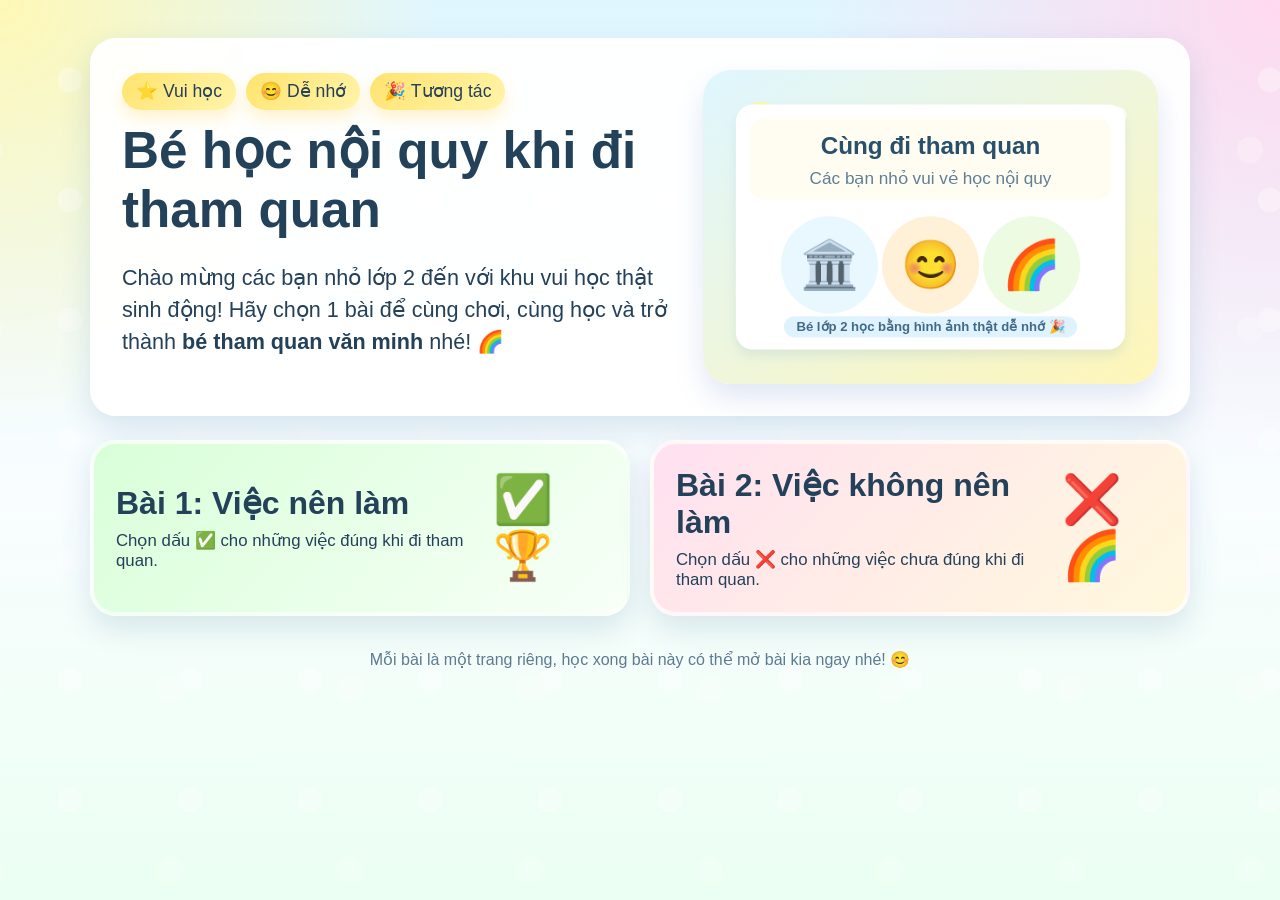
==== index.html @ ce4f6703 "first commit" ====
<!DOCTYPE html>
<html lang="vi">
<head>
  <meta charset="UTF-8">
  <meta name="viewport" content="width=device-width, initial-scale=1.0">
  <title>Bé học nội quy khi đi tham quan</title>
  <link rel="stylesheet" href="style.css">
</head>
<body>
  <div class="container">
    <section class="hero">
      <div>
        <div class="sparkles">
          <span>⭐ Vui học</span>
          <span>😊 Dễ nhớ</span>
          <span>🎉 Tương tác</span>
        </div>
        <h1>Bé học nội quy khi đi tham quan</h1>
        <p>Chào mừng các bạn nhỏ lớp 2 đến với khu vui học thật sinh động! Hãy chọn 1 bài để cùng chơi, cùng học và trở thành <strong>bé tham quan văn minh</strong> nhé! 🌈</p>
      </div>
      <div class="hero-image">
        <img src="assets/images/home.svg" alt="Minh họa bạn nhỏ đi tham quan vui vẻ và giữ nội quy.">
      </div>
    </section>

    <section class="menu-grid">
      <a class="big-link link-good" href="nen-lam.html">
        <div>
          <h2>Bài 1: Việc nên làm</h2>
          <p>Chọn dấu ✅ cho những việc đúng khi đi tham quan.</p>
        </div>
        <div class="emoji">✅🏆</div>
      </a>

      <a class="big-link link-bad" href="khong-nen-lam.html">
        <div>
          <h2>Bài 2: Việc không nên làm</h2>
          <p>Chọn dấu ❌ cho những việc chưa đúng khi đi tham quan.</p>
        </div>
        <div class="emoji">❌🌈</div>
      </a>
    </section>

    <p class="footer-note">Mỗi bài là một trang riêng, học xong bài này có thể mở bài kia ngay nhé! 😊</p>
  </div>
</body>
</html>
---- style.css ----
:root {
  --blue: #67c8ff;
  --yellow: #ffe36e;
  --pink: #ffd1e8;
  --green: #8be28b;
  --purple: #8d7cff;
  --text: #24415a;
  --white: #ffffff;
  --shadow: 0 12px 30px rgba(40, 93, 140, 0.15);
  --radius: 26px;
}

* { box-sizing: border-box; }
html { scroll-behavior: smooth; }
body {
  margin: 0;
  font-family: "Arial Rounded MT Bold", "Trebuchet MS", Arial, sans-serif;
  color: var(--text);
  background:
    radial-gradient(circle at top left, #fff8b6 0, transparent 28%),
    radial-gradient(circle at top right, #ffd9ef 0, transparent 30%),
    linear-gradient(180deg, #dff6ff 0%, #f9fdff 55%, #ebfff2 100%);
  min-height: 100vh;
}

body::before {
  content: "";
  position: fixed;
  inset: 0;
  pointer-events: none;
  background-image:
    radial-gradient(circle, rgba(255,255,255,.95) 0 14%, transparent 15%),
    radial-gradient(circle, rgba(255,255,255,.7) 0 10%, transparent 11%);
  background-size: 120px 120px, 180px 180px;
  background-position: 10px 20px, 80px 60px;
  opacity: .35;
}

.container {
  width: min(1100px, calc(100% - 32px));
  margin: 0 auto;
  padding: 24px 0 40px;
  position: relative;
}

.hero, .card, .question-card, .result-box {
  background: rgba(255,255,255,0.94);
  border: 4px solid rgba(255,255,255,0.75);
  border-radius: var(--radius);
  box-shadow: var(--shadow);
}

.hero {
  display: grid;
  grid-template-columns: 1.1fr .9fr;
  gap: 24px;
  align-items: center;
  padding: 28px;
  margin-top: 14px;
}

.hero h1 {
  margin: 0 0 12px;
  font-size: clamp(2rem, 4vw, 3.4rem);
  line-height: 1.15;
}

.hero p, .guide-text, .question-text, .result-box p, .back-home {
  font-size: clamp(1.05rem, 2vw, 1.35rem);
  line-height: 1.5;
}

.sparkles {
  display: flex;
  gap: 10px;
  flex-wrap: wrap;
  margin-bottom: 12px;
}
.sparkles span {
  background: linear-gradient(135deg, var(--yellow), #fff4aa);
  border-radius: 999px;
  padding: 8px 14px;
  font-size: 1.1rem;
  box-shadow: 0 8px 16px rgba(255, 209, 76, 0.28);
}

.hero-image, .illu-box {
  border-radius: 28px;
  overflow: hidden;
  box-shadow: 0 14px 28px rgba(104, 136, 199, 0.2);
  background: linear-gradient(180deg, #fff, #f1fbff);
}
.hero-image img, .illu-box img {
  width: 100%;
  height: 100%;
  display: block;
  object-fit: cover;
}

.menu-grid {
  display: grid;
  grid-template-columns: repeat(2, minmax(0, 1fr));
  gap: 20px;
  margin-top: 24px;
}

.big-link {
  text-decoration: none;
  color: var(--text);
  display: flex;
  align-items: center;
  justify-content: space-between;
  gap: 14px;
  padding: 22px;
  border-radius: 26px;
  box-shadow: var(--shadow);
  border: 4px solid rgba(255,255,255,.7);
  transform: translateY(0);
  transition: transform .2s ease, box-shadow .2s ease;
}
.big-link:hover { transform: translateY(-5px) rotate(-.4deg); box-shadow: 0 18px 34px rgba(73, 114, 175, 0.24); }
.big-link .emoji { font-size: 3rem; }
.big-link h2 { margin: 0 0 8px; font-size: clamp(1.4rem, 2.6vw, 2rem); }
.big-link p { margin: 0; font-size: 1.05rem; }
.link-good { background: linear-gradient(135deg, #d8ffd8, #f8fff8); }
.link-bad { background: linear-gradient(135deg, #ffe0f0, #fff9dd); }

.page-title {
  display: flex;
  align-items: center;
  gap: 16px;
  margin-bottom: 12px;
  flex-wrap: wrap;
}
.page-title h1 { margin: 0; font-size: clamp(2rem, 4vw, 3rem); }
.badge {
  background: linear-gradient(135deg, #fff4b6, #ffe36e);
  padding: 10px 16px;
  border-radius: 999px;
  font-size: 1rem;
  box-shadow: 0 8px 16px rgba(255, 208, 57, 0.25);
}
.guide-card { padding: 18px 20px; margin: 18px 0 22px; background: linear-gradient(135deg, #eefcff, #fff7d8); }

.questions {
  display: grid;
  gap: 18px;
}
.question-card {
  display: grid;
  grid-template-columns: 260px 1fr;
  gap: 18px;
  padding: 16px;
  align-items: center;
  position: relative;
}
.question-card.correct { animation: pop .45s ease; border-color: rgba(120, 228, 120, .85); }
.question-card.wrong { animation: shake .45s ease; border-color: rgba(255, 138, 138, .9); }

.question-number {
  position: absolute;
  top: 12px;
  right: 14px;
  background: #fff0a8;
  padding: 8px 12px;
  border-radius: 999px;
  font-size: .95rem;
}

.question-text {
  margin: 0 0 14px;
  font-size: clamp(1.2rem, 2vw, 1.6rem);
}
.option-row {
  display: flex;
  gap: 14px;
  flex-wrap: wrap;
}
.option-btn, .action-btn {
  border: none;
  border-radius: 999px;
  padding: 14px 24px;
  font-size: 1.15rem;
  font-weight: 700;
  cursor: pointer;
  box-shadow: 0 8px 16px rgba(81, 119, 189, 0.18);
  transition: transform .15s ease, box-shadow .15s ease, background .15s ease;
}
.option-btn:hover, .action-btn:hover { transform: scale(1.04); }
.option-btn.good { background: linear-gradient(135deg, #97f0a5, #d9ffd9); }
.option-btn.bad { background: linear-gradient(135deg, #ffd0dd, #fff0c8); }
.option-btn.selected {
  outline: 5px solid rgba(123, 105, 255, 0.22);
  box-shadow: 0 0 0 5px rgba(123, 105, 255, 0.12), 0 12px 22px rgba(91, 112, 181, 0.24);
  transform: translateY(-2px) scale(1.03);
}
.option-btn.correct-answer { background: linear-gradient(135deg, #57db7a, #b9f7c7); }
.option-btn.wrong-answer { background: linear-gradient(135deg, #ff9db0, #ffd9c8); }
.helper-text { margin: 10px 0 0; font-size: 1rem; color: #57708c; }

.actions {
  display: flex;
  gap: 14px;
  justify-content: center;
  flex-wrap: wrap;
  margin: 24px 0 18px;
}
.action-btn.primary { background: linear-gradient(135deg, #7acbff, #867dff); color: #fff; }
.action-btn.secondary { background: linear-gradient(135deg, #ffe27b, #ffd1e8); color: #4d4d4d; }

.result-box {
  text-align: center;
  padding: 24px 20px;
  margin-top: 16px;
  display: none;
}
.result-box.show { display: block; }
.result-box h2 { margin: 0 0 10px; font-size: clamp(1.8rem, 3vw, 2.4rem); }
.result-icons { font-size: 2.2rem; margin-bottom: 10px; }
.score-line { font-size: 1.2rem; font-weight: 700; }
.back-home {
  display: inline-flex;
  align-items: center;
  gap: 8px;
  color: #355f89;
  text-decoration: none;
  margin: 16px 0 8px;
  font-weight: 700;
}

.footer-note {
  text-align: center;
  padding: 18px 8px 6px;
  color: #5d7a92;
  font-size: 1rem;
}

.confetti {
  position: fixed;
  top: -14px;
  width: 12px;
  height: 18px;
  border-radius: 4px;
  animation: fall 2.8s linear forwards;
  pointer-events: none;
  z-index: 999;
}

.star-burst {
  position: fixed;
  font-size: 1.6rem;
  animation: twinkle 1.4s ease-out forwards;
  pointer-events: none;
  z-index: 999;
}

@keyframes shake {
  0%,100% { transform: translateX(0); }
  20% { transform: translateX(-6px); }
  40% { transform: translateX(6px); }
  60% { transform: translateX(-4px); }
  80% { transform: translateX(4px); }
}
@keyframes pop {
  0% { transform: scale(1); }
  45% { transform: scale(1.02); }
  100% { transform: scale(1); }
}
@keyframes fall {
  0% { transform: translateY(0) rotate(0deg); opacity: 1; }
  100% { transform: translateY(110vh) rotate(520deg); opacity: .2; }
}
@keyframes twinkle {
  0% { transform: scale(.4); opacity: 0; }
  30% { opacity: 1; }
  100% { transform: translateY(-70px) scale(1.3); opacity: 0; }
}

@media (max-width: 850px) {
  .hero, .question-card { grid-template-columns: 1fr; }
  .hero-image { order: -1; }
  .menu-grid { grid-template-columns: 1fr; }
}

@media (max-width: 520px) {
  .container { width: min(100% - 20px, 1000px); }
  .hero, .question-card { padding: 14px; }
  .option-btn, .action-btn { width: 100%; justify-content: center; }
  .option-row { flex-direction: column; }
}
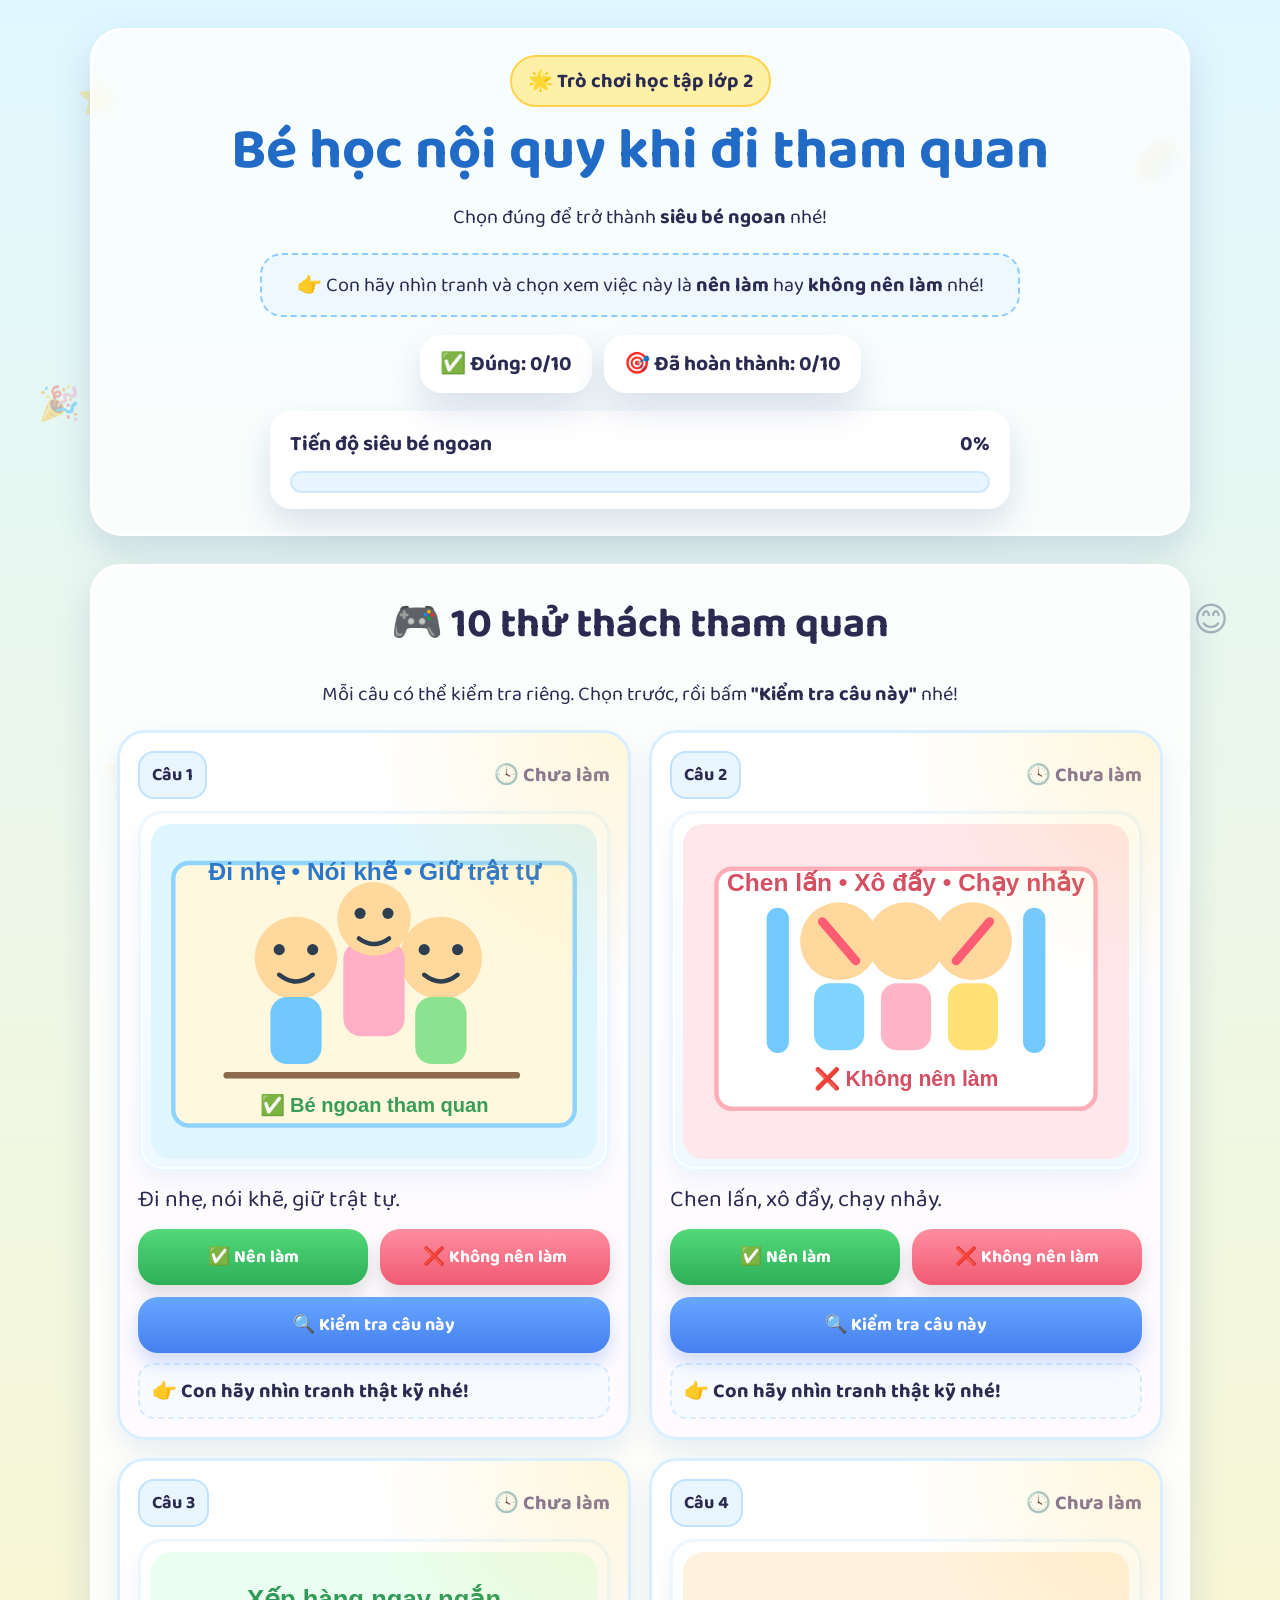
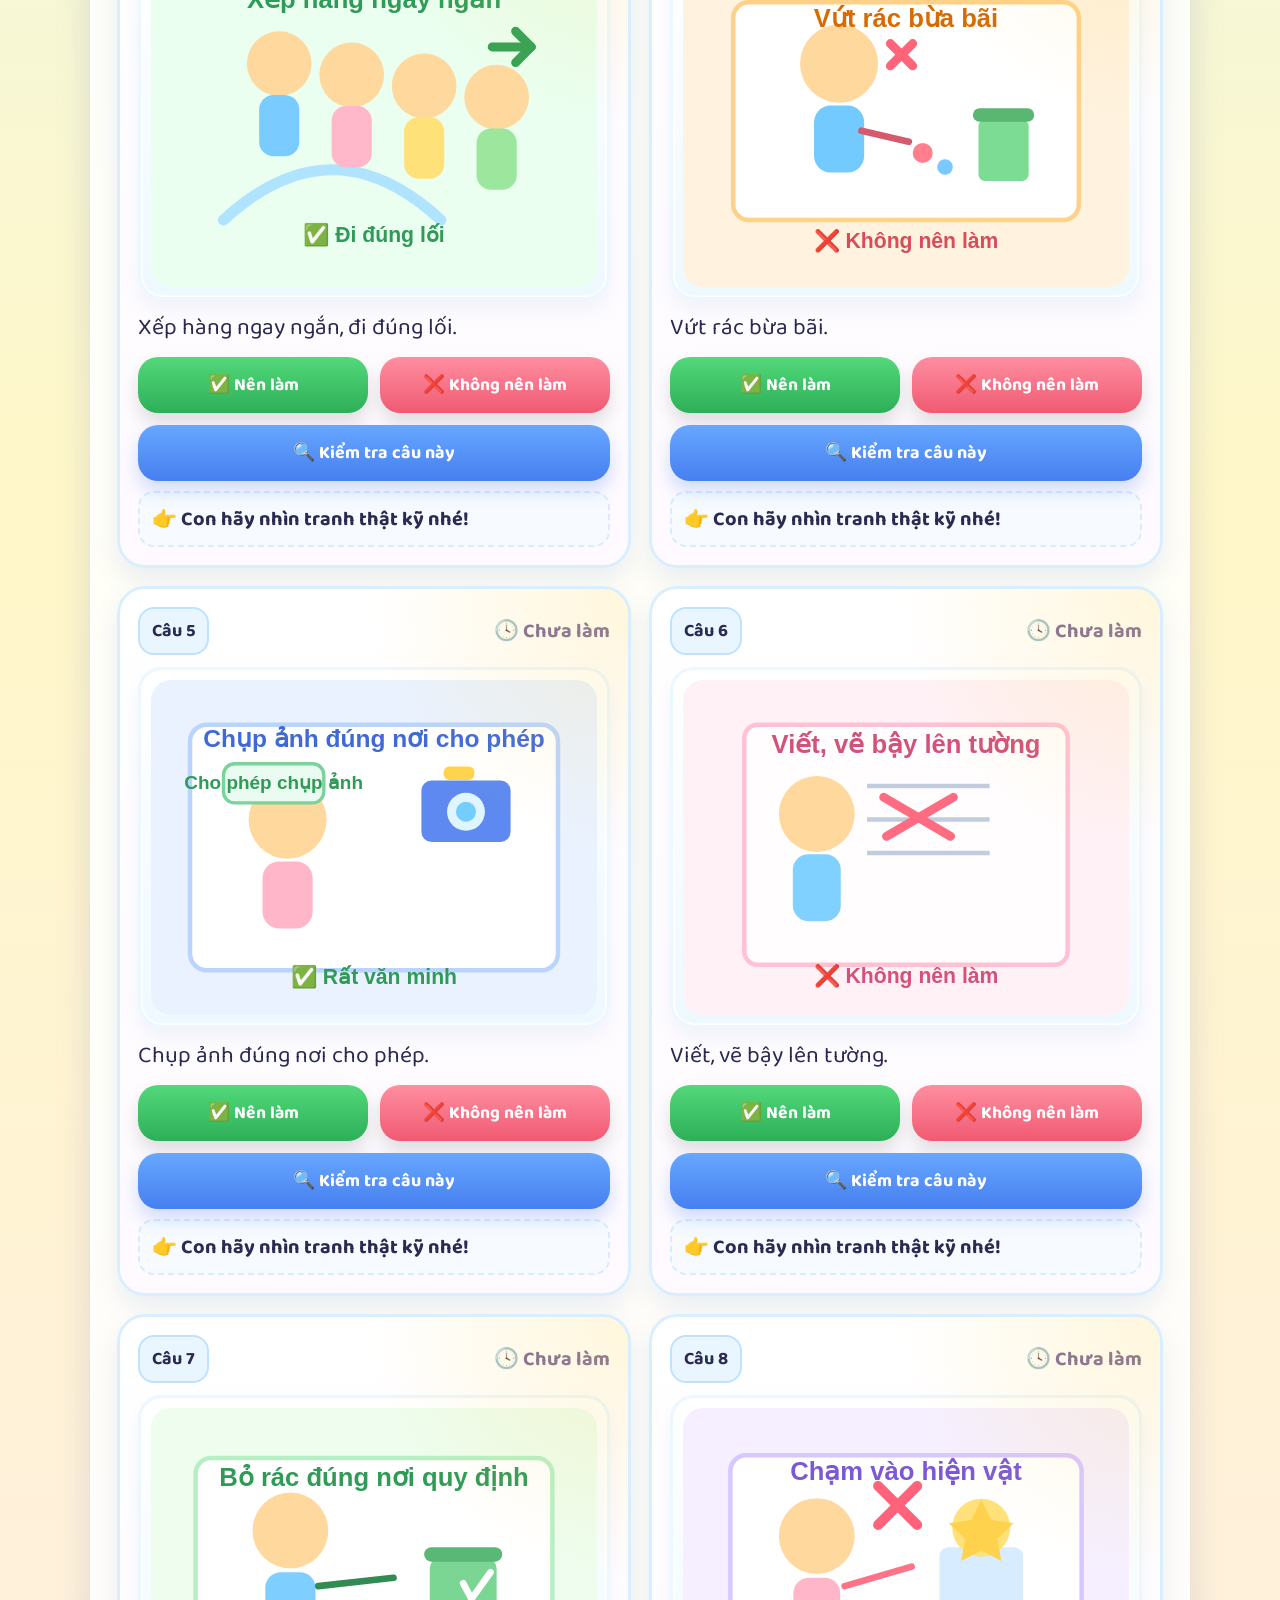
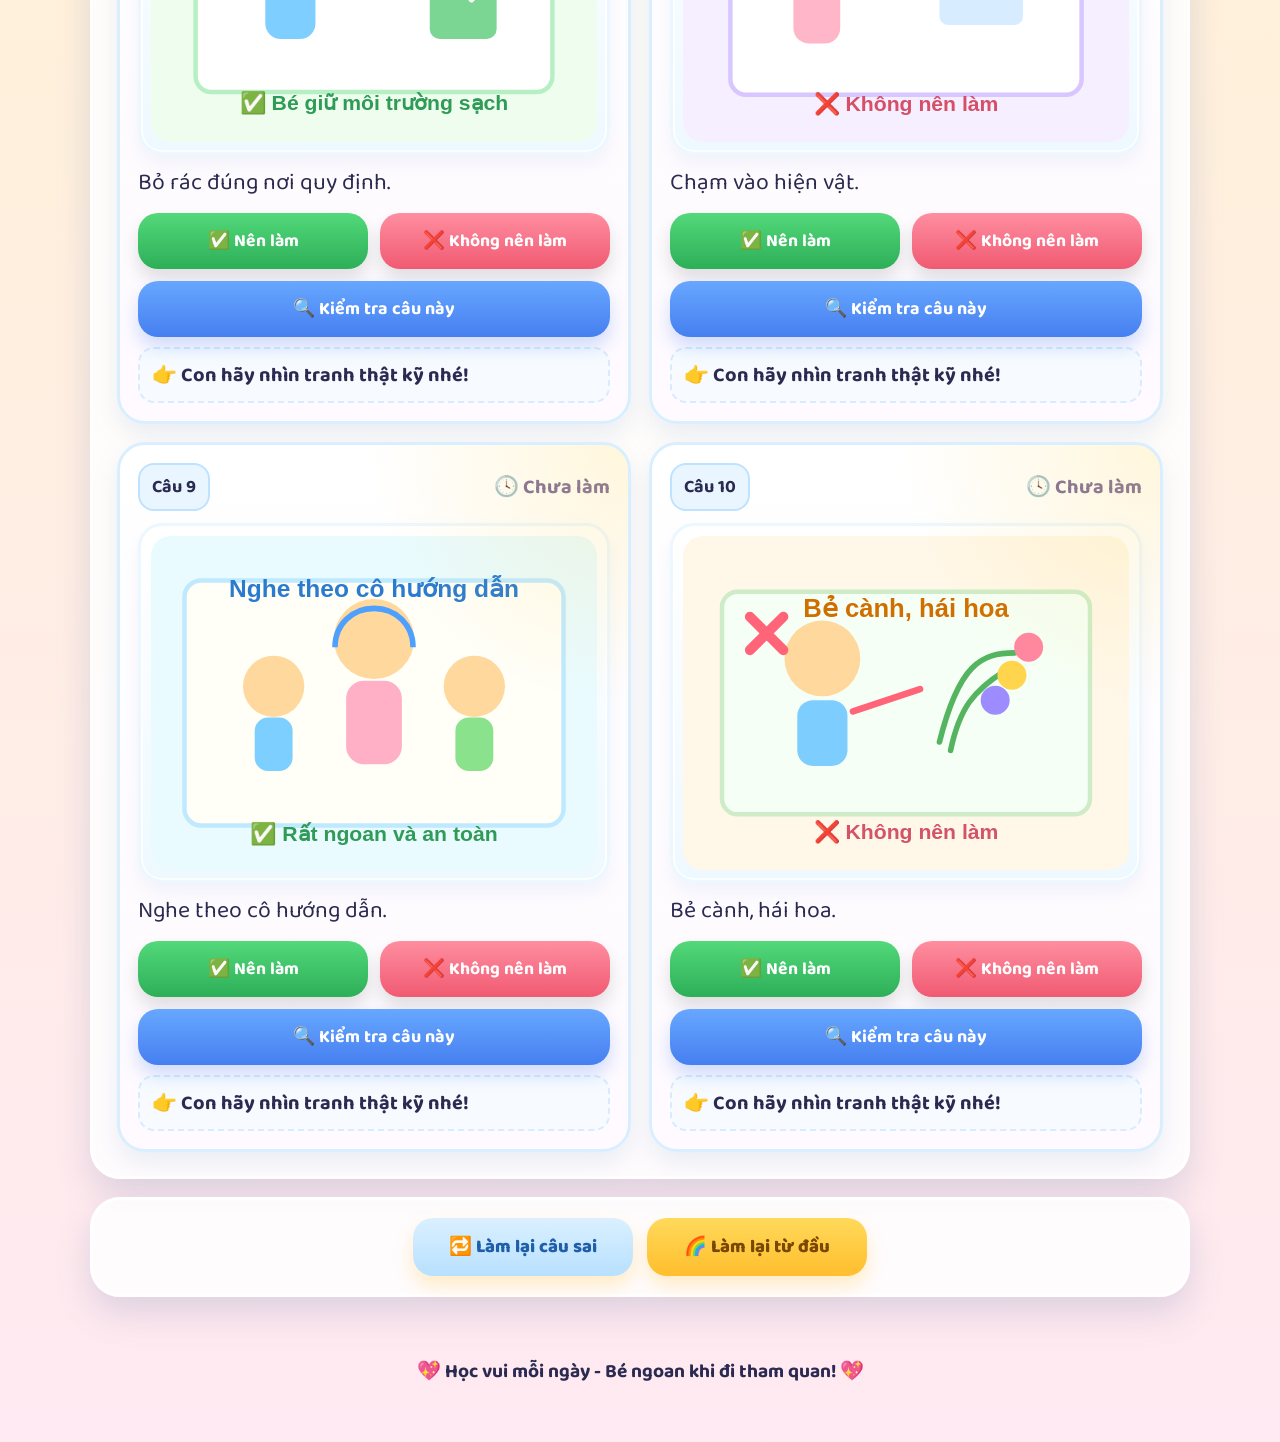
==== commit 4f7c1171: "update" ====
--- a/index.html
+++ b/index.html
@@ -1,47 +1,72 @@
 <!DOCTYPE html>
 <html lang="vi">
 <head>
-  <meta charset="UTF-8">
-  <meta name="viewport" content="width=device-width, initial-scale=1.0">
+  <meta charset="UTF-8" />
+  <meta name="viewport" content="width=device-width, initial-scale=1.0" />
   <title>Bé học nội quy khi đi tham quan</title>
-  <link rel="stylesheet" href="style.css">
+  <meta name="description" content="Bài tập tương tác cho học sinh lớp 2: phân biệt việc nên làm và không nên làm khi đi tham quan." />
+  <link rel="preconnect" href="https://fonts.googleapis.com" />
+  <link rel="preconnect" href="https://fonts.gstatic.com" crossorigin />
+  <link href="https://fonts.googleapis.com/css2?family=Baloo+2:wght@400;600;700;800&display=swap" rel="stylesheet" />
+  <link rel="stylesheet" href="style.css" />
 </head>
 <body>
-  <div class="container">
-    <section class="hero">
-      <div>
-        <div class="sparkles">
-          <span>⭐ Vui học</span>
-          <span>😊 Dễ nhớ</span>
-          <span>🎉 Tương tác</span>
+  <div class="page-stars" aria-hidden="true">
+    <span>⭐</span><span>🌈</span><span>🎉</span><span>😊</span><span>🏆</span>
+  </div>
+
+  <header class="hero">
+    <div class="hero__content container">
+      <div class="hero__badge">🌟 Trò chơi học tập lớp 2</div>
+      <h1>Bé học nội quy khi đi tham quan</h1>
+      <p class="hero__desc">Chọn đúng để trở thành <strong>siêu bé ngoan</strong> nhé!</p>
+      <div class="hero__guide">
+        👉 Con hãy nhìn tranh và chọn xem việc này là <strong>nên làm</strong> hay <strong>không nên làm</strong> nhé!
+      </div>
+
+      <section class="scoreboard" aria-label="Bảng tiến độ">
+        <div class="score-chip">✅ Đúng: <span id="correctCount">0</span>/10</div>
+        <div class="score-chip">🎯 Đã hoàn thành: <span id="completedCount">0</span>/10</div>
+      </section>
+
+      <section class="progress-card" aria-label="Thanh tiến độ bài làm">
+        <div class="progress-card__top">
+          <span>Tiến độ siêu bé ngoan</span>
+          <strong id="progressText">0%</strong>
         </div>
-        <h1>Bé học nội quy khi đi tham quan</h1>
-        <p>Chào mừng các bạn nhỏ lớp 2 đến với khu vui học thật sinh động! Hãy chọn 1 bài để cùng chơi, cùng học và trở thành <strong>bé tham quan văn minh</strong> nhé! 🌈</p>
+        <div class="progress-bar" role="progressbar" aria-valuemin="0" aria-valuemax="100" aria-valuenow="0">
+          <div class="progress-bar__fill" id="progressFill"></div>
+        </div>
+      </section>
+    </div>
+  </header>
+
+  <main class="container main-content">
+    <section class="game-panel">
+      <div class="section-title">
+        <h2>🎮 10 thử thách tham quan</h2>
+        <p>Mỗi câu có thể kiểm tra riêng. Chọn trước, rồi bấm <strong>"Kiểm tra câu này"</strong> nhé!</p>
       </div>
-      <div class="hero-image">
-        <img src="assets/images/home.svg" alt="Minh họa bạn nhỏ đi tham quan vui vẻ và giữ nội quy.">
-      </div>
+      <div id="questionList" class="question-list"></div>
     </section>
 
-    <section class="menu-grid">
-      <a class="big-link link-good" href="nen-lam.html">
-        <div>
-          <h2>Bài 1: Việc nên làm</h2>
-          <p>Chọn dấu ✅ cho những việc đúng khi đi tham quan.</p>
-        </div>
-        <div class="emoji">✅🏆</div>
-      </a>
+    <section class="actions-panel">
+      <button id="retryWrongBtn" class="big-action-btn secondary" type="button">🔁 Làm lại câu sai</button>
+      <button id="resetAllBtn" class="big-action-btn" type="button">🌈 Làm lại từ đầu</button>
+    </section>
+  </main>
 
-      <a class="big-link link-bad" href="khong-nen-lam.html">
-        <div>
-          <h2>Bài 2: Việc không nên làm</h2>
-          <p>Chọn dấu ❌ cho những việc chưa đúng khi đi tham quan.</p>
-        </div>
-        <div class="emoji">❌🌈</div>
-      </a>
-    </section>
+  <section id="resultBanner" class="result-banner hidden" aria-live="polite"></section>
 
-    <p class="footer-note">Mỗi bài là một trang riêng, học xong bài này có thể mở bài kia ngay nhé! 😊</p>
-  </div>
+  <div id="confettiLayer" class="confetti-layer" aria-hidden="true"></div>
+  <div id="sparkleLayer" class="sparkle-layer" aria-hidden="true"></div>
+
+  <footer class="footer">
+    <div class="container">
+      <p>💖 Học vui mỗi ngày - Bé ngoan khi đi tham quan! 💖</p>
+    </div>
+  </footer>
+
+  <script src="script.js"></script>
 </body>
 </html>
--- a/style.css
+++ b/style.css
@@ -1,290 +1,545 @@
 :root {
-  --blue: #67c8ff;
-  --yellow: #ffe36e;
-  --pink: #ffd1e8;
-  --green: #8be28b;
-  --purple: #8d7cff;
-  --text: #24415a;
-  --white: #ffffff;
-  --shadow: 0 12px 30px rgba(40, 93, 140, 0.15);
-  --radius: 26px;
-}
-
-* { box-sizing: border-box; }
-html { scroll-behavior: smooth; }
+  --bg-main: linear-gradient(180deg, #dff7ff 0%, #fff7c9 45%, #ffe9f2 100%);
+  --blue: #4da8ff;
+  --blue-dark: #216bc7;
+  --green: #45c46a;
+  --green-dark: #16803b;
+  --red: #ff6f7d;
+  --red-dark: #c84755;
+  --yellow: #ffd34d;
+  --purple: #8f77ff;
+  --ink: #2b2b52;
+  --card: rgba(255, 255, 255, 0.95);
+  --shadow: 0 16px 35px rgba(88, 112, 165, 0.2);
+  --radius-xl: 28px;
+  --radius-lg: 22px;
+  --radius-md: 18px;
+}
+
+* {
+  box-sizing: border-box;
+}
+
+html {
+  scroll-behavior: smooth;
+}
+
 body {
   margin: 0;
-  font-family: "Arial Rounded MT Bold", "Trebuchet MS", Arial, sans-serif;
-  color: var(--text);
-  background:
-    radial-gradient(circle at top left, #fff8b6 0, transparent 28%),
-    radial-gradient(circle at top right, #ffd9ef 0, transparent 30%),
-    linear-gradient(180deg, #dff6ff 0%, #f9fdff 55%, #ebfff2 100%);
-  min-height: 100vh;
-}
-
-body::before {
-  content: "";
+  font-family: "Baloo 2", system-ui, sans-serif;
+  color: var(--ink);
+  background: var(--bg-main);
+}
+
+img {
+  max-width: 100%;
+  display: block;
+}
+
+button {
+  font: inherit;
+}
+
+.container {
+  width: min(1100px, calc(100% - 32px));
+  margin: 0 auto;
+}
+
+.page-stars {
   position: fixed;
   inset: 0;
   pointer-events: none;
-  background-image:
-    radial-gradient(circle, rgba(255,255,255,.95) 0 14%, transparent 15%),
-    radial-gradient(circle, rgba(255,255,255,.7) 0 10%, transparent 11%);
-  background-size: 120px 120px, 180px 180px;
-  background-position: 10px 20px, 80px 60px;
-  opacity: .35;
-}
-
-.container {
-  width: min(1100px, calc(100% - 32px));
+  overflow: hidden;
+  z-index: 0;
+}
+
+.page-stars span {
+  position: absolute;
+  font-size: clamp(20px, 3vw, 34px);
+  animation: floatAround 9s infinite ease-in-out;
+  opacity: 0.35;
+}
+
+.page-stars span:nth-child(1) { top: 8%; left: 6%; }
+.page-stars span:nth-child(2) { top: 15%; right: 8%; animation-delay: 1s; }
+.page-stars span:nth-child(3) { top: 42%; left: 3%; animation-delay: 2s; }
+.page-stars span:nth-child(4) { top: 66%; right: 4%; animation-delay: 3s; }
+.page-stars span:nth-child(5) { bottom: 10%; left: 8%; animation-delay: 4s; }
+
+.hero,
+.main-content,
+.footer,
+.result-banner {
+  position: relative;
+  z-index: 1;
+}
+
+.hero {
+  padding: 28px 0 10px;
+}
+
+.hero__content {
+  background: rgba(255, 255, 255, 0.75);
+  backdrop-filter: blur(8px);
+  border: 3px solid rgba(255, 255, 255, 0.9);
+  border-radius: 32px;
+  box-shadow: var(--shadow);
+  padding: 24px;
+  text-align: center;
+}
+
+.hero__badge {
+  display: inline-flex;
+  align-items: center;
+  gap: 8px;
+  background: #fff0a8;
+  border: 2px solid #ffd34d;
+  padding: 8px 16px;
+  border-radius: 999px;
+  font-size: 20px;
+  font-weight: 700;
+}
+
+.hero h1 {
+  margin: 14px 0 10px;
+  font-size: clamp(2rem, 5vw, 3.6rem);
+  line-height: 1.05;
+  color: var(--blue-dark);
+}
+
+.hero__desc,
+.hero__guide,
+.section-title p,
+.feedback,
+.card-status,
+.result-banner p {
+  font-size: clamp(1rem, 2.5vw, 1.25rem);
+}
+
+.hero__guide {
+  max-width: 760px;
   margin: 0 auto;
-  padding: 24px 0 40px;
-  position: relative;
-}
-
-.hero, .card, .question-card, .result-box {
-  background: rgba(255,255,255,0.94);
-  border: 4px solid rgba(255,255,255,0.75);
-  border-radius: var(--radius);
+  background: #eef8ff;
+  border: 2px dashed #8dccff;
+  border-radius: 22px;
+  padding: 14px 18px;
+}
+
+.scoreboard {
+  display: flex;
+  justify-content: center;
+  gap: 12px;
+  flex-wrap: wrap;
+  margin: 18px 0;
+}
+
+.score-chip,
+.progress-card {
+  background: var(--card);
   box-shadow: var(--shadow);
-}
-
-.hero {
-  display: grid;
-  grid-template-columns: 1.1fr .9fr;
-  gap: 24px;
-  align-items: center;
-  padding: 28px;
-  margin-top: 14px;
-}
-
-.hero h1 {
-  margin: 0 0 12px;
-  font-size: clamp(2rem, 4vw, 3.4rem);
-  line-height: 1.15;
-}
-
-.hero p, .guide-text, .question-text, .result-box p, .back-home {
-  font-size: clamp(1.05rem, 2vw, 1.35rem);
-  line-height: 1.5;
-}
-
-.sparkles {
-  display: flex;
-  gap: 10px;
-  flex-wrap: wrap;
-  margin-bottom: 12px;
-}
-.sparkles span {
-  background: linear-gradient(135deg, var(--yellow), #fff4aa);
-  border-radius: 999px;
-  padding: 8px 14px;
-  font-size: 1.1rem;
-  box-shadow: 0 8px 16px rgba(255, 209, 76, 0.28);
-}
-
-.hero-image, .illu-box {
-  border-radius: 28px;
-  overflow: hidden;
-  box-shadow: 0 14px 28px rgba(104, 136, 199, 0.2);
-  background: linear-gradient(180deg, #fff, #f1fbff);
-}
-.hero-image img, .illu-box img {
-  width: 100%;
-  height: 100%;
-  display: block;
-  object-fit: cover;
-}
-
-.menu-grid {
-  display: grid;
-  grid-template-columns: repeat(2, minmax(0, 1fr));
-  gap: 20px;
-  margin-top: 24px;
-}
-
-.big-link {
-  text-decoration: none;
-  color: var(--text);
+  border-radius: 22px;
+  border: 2px solid #ffffff;
+}
+
+.score-chip {
+  padding: 10px 18px;
+  font-size: 21px;
+  font-weight: 700;
+}
+
+.progress-card {
+  max-width: 740px;
+  margin: 0 auto;
+  padding: 14px 18px;
+}
+
+.progress-card__top {
   display: flex;
   align-items: center;
   justify-content: space-between;
-  gap: 14px;
-  padding: 22px;
-  border-radius: 26px;
+  gap: 12px;
+  font-size: 21px;
+  font-weight: 700;
+  margin-bottom: 10px;
+}
+
+.progress-bar {
+  height: 22px;
+  border-radius: 999px;
+  background: #e8f4ff;
+  border: 2px solid #cfe7ff;
+  overflow: hidden;
+}
+
+.progress-bar__fill {
+  width: 0;
+  height: 100%;
+  border-radius: inherit;
+  background: linear-gradient(90deg, #69d2ff, #77e48f, #ffd84a);
+  transition: width 0.35s ease;
+}
+
+.main-content {
+  padding: 18px 0 40px;
+}
+
+.game-panel,
+.actions-panel,
+.result-banner {
+  background: rgba(255, 255, 255, 0.85);
+  border: 3px solid rgba(255, 255, 255, 0.95);
+  border-radius: 30px;
   box-shadow: var(--shadow);
-  border: 4px solid rgba(255,255,255,.7);
-  transform: translateY(0);
-  transition: transform .2s ease, box-shadow .2s ease;
-}
-.big-link:hover { transform: translateY(-5px) rotate(-.4deg); box-shadow: 0 18px 34px rgba(73, 114, 175, 0.24); }
-.big-link .emoji { font-size: 3rem; }
-.big-link h2 { margin: 0 0 8px; font-size: clamp(1.4rem, 2.6vw, 2rem); }
-.big-link p { margin: 0; font-size: 1.05rem; }
-.link-good { background: linear-gradient(135deg, #d8ffd8, #f8fff8); }
-.link-bad { background: linear-gradient(135deg, #ffe0f0, #fff9dd); }
-
-.page-title {
+}
+
+.game-panel {
+  padding: 24px;
+}
+
+.section-title {
+  text-align: center;
+  margin-bottom: 20px;
+}
+
+.section-title h2 {
+  margin: 0 0 8px;
+  font-size: clamp(1.8rem, 4vw, 2.6rem);
+}
+
+.question-list {
+  display: grid;
+  grid-template-columns: repeat(2, minmax(0, 1fr));
+  gap: 18px;
+}
+
+.question-card {
+  position: relative;
+  overflow: hidden;
+  background: linear-gradient(180deg, #ffffff 0%, #fefaff 100%);
+  border: 3px solid #d9efff;
+  border-radius: var(--radius-xl);
+  box-shadow: 0 12px 24px rgba(140, 164, 204, 0.18);
+  padding: 18px;
+  transition: transform 0.25s ease, box-shadow 0.25s ease, border-color 0.25s ease;
+}
+
+.question-card:hover {
+  transform: translateY(-4px);
+  box-shadow: 0 16px 30px rgba(140, 164, 204, 0.24);
+}
+
+.question-card::before {
+  content: "";
+  position: absolute;
+  inset: 0;
+  background: radial-gradient(circle at top right, rgba(255, 211, 77, 0.2), transparent 30%);
+  pointer-events: none;
+}
+
+.question-card.is-correct {
+  border-color: #7fdd9b;
+  box-shadow: 0 16px 32px rgba(69, 196, 106, 0.24);
+}
+
+.question-card.is-wrong {
+  border-color: #ff9aa5;
+}
+
+.question-card.shake {
+  animation: shakeCard 0.4s ease;
+}
+
+.question-head {
   display: flex;
+  justify-content: space-between;
   align-items: center;
-  gap: 16px;
+  gap: 10px;
   margin-bottom: 12px;
-  flex-wrap: wrap;
-}
-.page-title h1 { margin: 0; font-size: clamp(2rem, 4vw, 3rem); }
-.badge {
-  background: linear-gradient(135deg, #fff4b6, #ffe36e);
-  padding: 10px 16px;
-  border-radius: 999px;
-  font-size: 1rem;
-  box-shadow: 0 8px 16px rgba(255, 208, 57, 0.25);
-}
-.guide-card { padding: 18px 20px; margin: 18px 0 22px; background: linear-gradient(135deg, #eefcff, #fff7d8); }
-
-.questions {
+}
+
+.question-index {
+  min-width: 62px;
+  text-align: center;
+  padding: 8px 12px;
+  border-radius: 16px;
+  background: #eaf6ff;
+  border: 2px solid #bfe2ff;
+  font-size: 18px;
+  font-weight: 700;
+}
+
+.card-status {
+  font-weight: 700;
+  color: #7d6b9a;
+}
+
+.card-status.done {
+  color: var(--green-dark);
+}
+
+.card-image {
+  background: linear-gradient(180deg, #ffffff, #eef9ff);
+  border-radius: 24px;
+  border: 3px solid #ecf7ff;
+  box-shadow: inset 0 0 0 2px rgba(255,255,255,0.8), 0 10px 18px rgba(167, 187, 223, 0.15);
+  padding: 10px;
+  margin-bottom: 12px;
+}
+
+.card-image img {
+  width: 100%;
+  aspect-ratio: 4 / 3;
+  object-fit: cover;
+  border-radius: 18px;
+}
+
+.question-text {
+  font-size: clamp(1.15rem, 2vw, 1.45rem);
+  line-height: 1.35;
+  margin: 0 0 14px;
+}
+
+.choice-group {
   display: grid;
-  gap: 18px;
-}
-.question-card {
-  display: grid;
-  grid-template-columns: 260px 1fr;
-  gap: 18px;
-  padding: 16px;
-  align-items: center;
-  position: relative;
-}
-.question-card.correct { animation: pop .45s ease; border-color: rgba(120, 228, 120, .85); }
-.question-card.wrong { animation: shake .45s ease; border-color: rgba(255, 138, 138, .9); }
-
-.question-number {
-  position: absolute;
-  top: 12px;
-  right: 14px;
-  background: #fff0a8;
-  padding: 8px 12px;
-  border-radius: 999px;
-  font-size: .95rem;
-}
-
-.question-text {
-  margin: 0 0 14px;
-  font-size: clamp(1.2rem, 2vw, 1.6rem);
-}
-.option-row {
+  grid-template-columns: 1fr 1fr;
+  gap: 12px;
+}
+
+.choice-btn,
+.check-btn,
+.big-action-btn {
+  border: none;
+  border-radius: 20px;
+  cursor: pointer;
+  transition: transform 0.18s ease, filter 0.18s ease, opacity 0.18s ease;
+}
+
+.choice-btn:hover,
+.check-btn:hover,
+.big-action-btn:hover {
+  transform: translateY(-2px) scale(1.01);
+  filter: brightness(1.02);
+}
+
+.choice-btn:active,
+.check-btn:active,
+.big-action-btn:active {
+  transform: translateY(0) scale(0.98);
+}
+
+.choice-btn {
+  padding: 14px 10px;
+  color: white;
+  font-size: 1.1rem;
+  font-weight: 700;
+  box-shadow: 0 10px 18px rgba(0, 0, 0, 0.12);
+}
+
+.choice-btn[data-choice="do"] {
+  background: linear-gradient(180deg, #53d87a, #2daf58);
+}
+
+.choice-btn[data-choice="dont"] {
+  background: linear-gradient(180deg, #ff8ea0, #f05a72);
+}
+
+.choice-btn.is-selected {
+  outline: 4px solid #ffe88a;
+  animation: bounceSoft 0.45s ease;
+}
+
+.choice-btn:disabled,
+.check-btn:disabled {
+  opacity: 0.6;
+  cursor: not-allowed;
+}
+
+.check-btn {
+  width: 100%;
+  margin-top: 12px;
+  background: linear-gradient(180deg, #67a7ff, #467ff0);
+  color: white;
+  padding: 14px 16px;
+  font-size: 1.12rem;
+  font-weight: 700;
+  box-shadow: 0 10px 18px rgba(71, 127, 240, 0.25);
+}
+
+.feedback {
+  min-height: 46px;
+  margin-top: 10px;
+  padding: 10px 12px;
+  border-radius: 16px;
+  font-weight: 700;
+  background: #f7fbff;
+  border: 2px dashed #d8ebff;
+}
+
+.feedback.selected {
+  color: #4a6c8c;
+}
+
+.feedback.success {
+  color: var(--green-dark);
+  background: #effdf4;
+  border-color: #baf0ca;
+  box-shadow: 0 0 0 3px rgba(140, 255, 183, 0.18);
+}
+
+.feedback.error {
+  color: var(--red-dark);
+  background: #fff3f5;
+  border-color: #ffc5cc;
+}
+
+.actions-panel {
+  margin-top: 18px;
+  padding: 18px;
   display: flex;
+  justify-content: center;
   gap: 14px;
   flex-wrap: wrap;
 }
-.option-btn, .action-btn {
-  border: none;
-  border-radius: 999px;
-  padding: 14px 24px;
+
+.big-action-btn {
+  padding: 14px 22px;
+  min-width: 220px;
+  background: linear-gradient(180deg, #ffd95a, #ffbe2d);
+  color: #7a4700;
   font-size: 1.15rem;
-  font-weight: 700;
-  cursor: pointer;
-  box-shadow: 0 8px 16px rgba(81, 119, 189, 0.18);
-  transition: transform .15s ease, box-shadow .15s ease, background .15s ease;
-}
-.option-btn:hover, .action-btn:hover { transform: scale(1.04); }
-.option-btn.good { background: linear-gradient(135deg, #97f0a5, #d9ffd9); }
-.option-btn.bad { background: linear-gradient(135deg, #ffd0dd, #fff0c8); }
-.option-btn.selected {
-  outline: 5px solid rgba(123, 105, 255, 0.22);
-  box-shadow: 0 0 0 5px rgba(123, 105, 255, 0.12), 0 12px 22px rgba(91, 112, 181, 0.24);
-  transform: translateY(-2px) scale(1.03);
-}
-.option-btn.correct-answer { background: linear-gradient(135deg, #57db7a, #b9f7c7); }
-.option-btn.wrong-answer { background: linear-gradient(135deg, #ff9db0, #ffd9c8); }
-.helper-text { margin: 10px 0 0; font-size: 1rem; color: #57708c; }
-
-.actions {
-  display: flex;
-  gap: 14px;
-  justify-content: center;
-  flex-wrap: wrap;
-  margin: 24px 0 18px;
-}
-.action-btn.primary { background: linear-gradient(135deg, #7acbff, #867dff); color: #fff; }
-.action-btn.secondary { background: linear-gradient(135deg, #ffe27b, #ffd1e8); color: #4d4d4d; }
-
-.result-box {
+  font-weight: 800;
+  box-shadow: 0 10px 18px rgba(255, 190, 45, 0.26);
+}
+
+.big-action-btn.secondary {
+  background: linear-gradient(180deg, #daf0ff, #b8e0ff);
+  color: #1f5ea9;
+}
+
+.result-banner {
+  width: min(900px, calc(100% - 32px));
+  margin: 0 auto 30px;
+  padding: 18px 24px;
   text-align: center;
-  padding: 24px 20px;
-  margin-top: 16px;
+}
+
+.result-banner h3 {
+  margin: 0 0 8px;
+  font-size: clamp(1.8rem, 4vw, 2.4rem);
+}
+
+.result-banner.hidden {
   display: none;
 }
-.result-box.show { display: block; }
-.result-box h2 { margin: 0 0 10px; font-size: clamp(1.8rem, 3vw, 2.4rem); }
-.result-icons { font-size: 2.2rem; margin-bottom: 10px; }
-.score-line { font-size: 1.2rem; font-weight: 700; }
-.back-home {
-  display: inline-flex;
-  align-items: center;
-  gap: 8px;
-  color: #355f89;
-  text-decoration: none;
-  margin: 16px 0 8px;
-  font-weight: 700;
-}
-
-.footer-note {
+
+.footer {
+  padding: 0 0 36px;
   text-align: center;
-  padding: 18px 8px 6px;
-  color: #5d7a92;
-  font-size: 1rem;
+  font-size: 1.2rem;
+  font-weight: 700;
+}
+
+.confetti-layer,
+.sparkle-layer {
+  position: fixed;
+  inset: 0;
+  pointer-events: none;
+  overflow: hidden;
+  z-index: 20;
+}
+
+.confetti,
+.sparkle {
+  position: absolute;
+  will-change: transform, opacity;
 }
 
 .confetti {
-  position: fixed;
-  top: -14px;
   width: 12px;
   height: 18px;
   border-radius: 4px;
-  animation: fall 2.8s linear forwards;
-  pointer-events: none;
-  z-index: 999;
-}
-
-.star-burst {
-  position: fixed;
-  font-size: 1.6rem;
-  animation: twinkle 1.4s ease-out forwards;
-  pointer-events: none;
-  z-index: 999;
-}
-
-@keyframes shake {
-  0%,100% { transform: translateX(0); }
-  20% { transform: translateX(-6px); }
-  40% { transform: translateX(6px); }
-  60% { transform: translateX(-4px); }
-  80% { transform: translateX(4px); }
-}
-@keyframes pop {
-  0% { transform: scale(1); }
-  45% { transform: scale(1.02); }
-  100% { transform: scale(1); }
-}
-@keyframes fall {
-  0% { transform: translateY(0) rotate(0deg); opacity: 1; }
-  100% { transform: translateY(110vh) rotate(520deg); opacity: .2; }
-}
-@keyframes twinkle {
-  0% { transform: scale(.4); opacity: 0; }
-  30% { opacity: 1; }
-  100% { transform: translateY(-70px) scale(1.3); opacity: 0; }
-}
-
-@media (max-width: 850px) {
-  .hero, .question-card { grid-template-columns: 1fr; }
-  .hero-image { order: -1; }
-  .menu-grid { grid-template-columns: 1fr; }
-}
-
-@media (max-width: 520px) {
-  .container { width: min(100% - 20px, 1000px); }
-  .hero, .question-card { padding: 14px; }
-  .option-btn, .action-btn { width: 100%; justify-content: center; }
-  .option-row { flex-direction: column; }
-}
+  animation: confettiFall 1.9s linear forwards;
+}
+
+.sparkle {
+  font-size: 24px;
+  animation: sparkleUp 1.2s ease-out forwards;
+}
+
+@keyframes bounceSoft {
+  0%, 100% { transform: scale(1); }
+  35% { transform: scale(1.06); }
+  65% { transform: scale(0.98); }
+}
+
+@keyframes shakeCard {
+  0%, 100% { transform: translateX(0); }
+  20% { transform: translateX(-8px); }
+  40% { transform: translateX(8px); }
+  60% { transform: translateX(-6px); }
+  80% { transform: translateX(6px); }
+}
+
+@keyframes floatAround {
+  0%, 100% { transform: translateY(0) rotate(0deg); }
+  50% { transform: translateY(-16px) rotate(10deg); }
+}
+
+@keyframes confettiFall {
+  from {
+    transform: translateY(-20px) rotate(0deg);
+    opacity: 1;
+  }
+  to {
+    transform: translateY(110vh) rotate(540deg);
+    opacity: 0;
+  }
+}
+
+@keyframes sparkleUp {
+  0% {
+    transform: translateY(0) scale(0.6);
+    opacity: 0;
+  }
+  20% {
+    opacity: 1;
+  }
+  100% {
+    transform: translateY(-120px) scale(1.2);
+    opacity: 0;
+  }
+}
+
+@media (max-width: 860px) {
+  .question-list {
+    grid-template-columns: 1fr;
+  }
+}
+
+@media (max-width: 560px) {
+  .container {
+    width: min(100% - 20px, 1000px);
+  }
+
+  .hero__content,
+  .game-panel,
+  .actions-panel,
+  .result-banner {
+    border-radius: 24px;
+    padding-left: 16px;
+    padding-right: 16px;
+  }
+
+  .choice-group {
+    grid-template-columns: 1fr;
+  }
+
+  .score-chip,
+  .progress-card__top {
+    font-size: 18px;
+  }
+
+  .question-card {
+    padding: 14px;
+  }
+}
